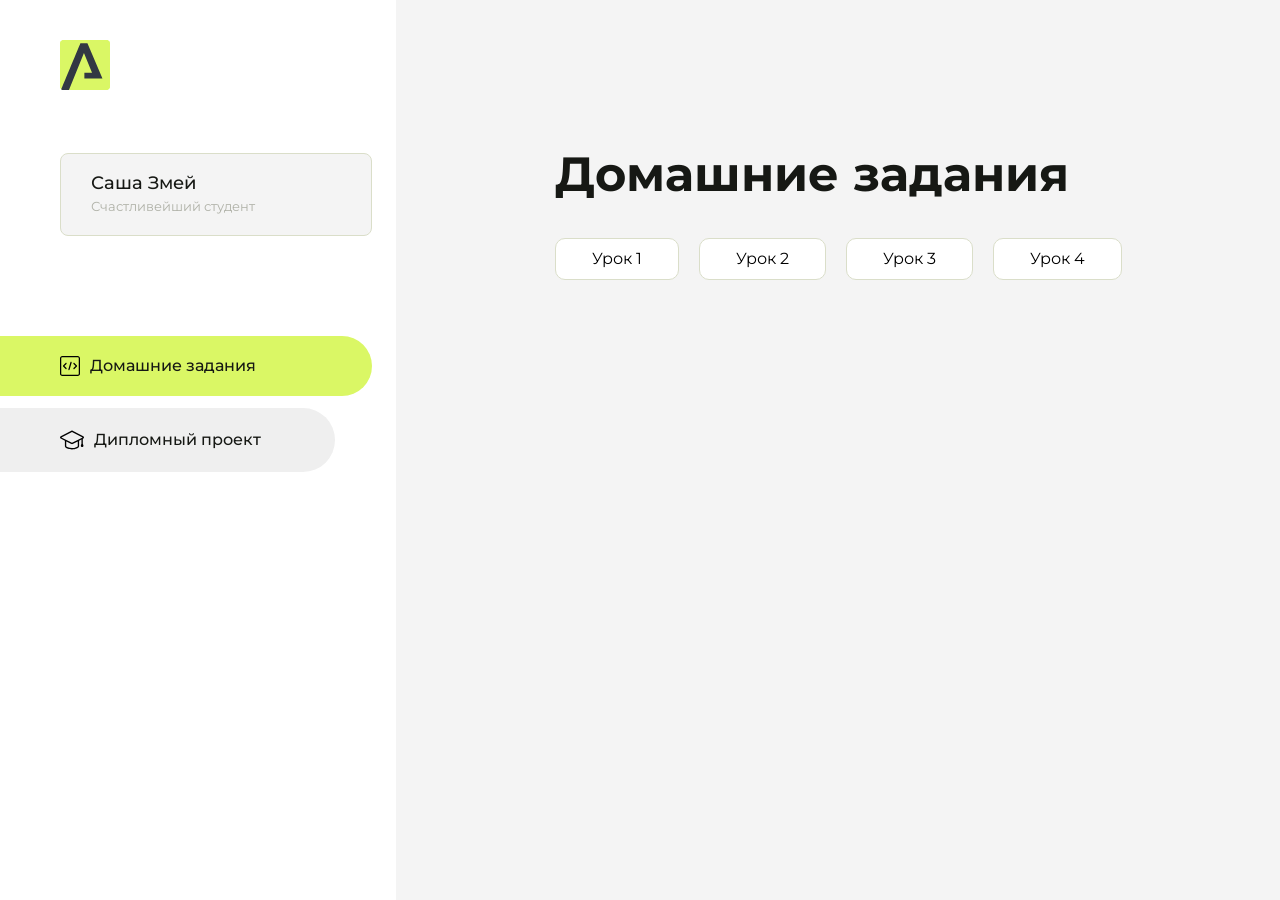
==== index.html @ 4e79129f "Update index.html" ====
<!DOCTYPE html>
<html lang="en">
<head>
    <meta charset="UTF-8">
    <meta name="viewport" content="width=device-width, initial-scale=1.0">
    <title>Домашняя работа</title>
    <link rel="shortcut icon" href="src/logo.ico" type="image/x-icon">
    <link rel="preconnect" href="https://fonts.googleapis.com">
    <link rel="preconnect" href="https://fonts.gstatic.com" crossorigin>
    <link href="https://fonts.googleapis.com/css2?family=Montserrat:wght@400;500;700&family=Rubik:wght@500&display=swap"
          rel="stylesheet">
    <link rel="stylesheet" href="src/style.css">
</head>
<body id="body">
<div class="overlay" id="overlay"></div>
<div class="layout">
    <div class="burger" id="burger">
        <svg viewBox="0 0 24 24" fill="none" xmlns="http://www.w3.org/2000/svg">
            <g id="SVGRepo_bgCarrier" stroke-width="0"></g>
            <g id="SVGRepo_tracerCarrier" stroke-linecap="round" stroke-linejoin="round"></g>
            <g id="SVGRepo_iconCarrier">
                <path d="M4 18L20 18" stroke="#DAF765" stroke-width="2" stroke-linecap="round"></path>
                <path d="M4 12L20 12" stroke="#DAF765" stroke-width="2" stroke-linecap="round"></path>
                <path d="M4 6L20 6" stroke="#DAF765" stroke-width="2" stroke-linecap="round"></path>
            </g>
        </svg>
    </div>
    <aside class="sidebar" id="sidebar">
        <div class="sidebar__inner">
            <div class="logo">
                <svg width="50" height="50" viewBox="0 0 50 50" fill="none" xmlns="http://www.w3.org/2000/svg">
                    <g clip-path="url(#clip0_513_74730)">
                        <path d="M46.17 -0.257004H3.83C1.57281 -0.257004 -0.257 1.57281 -0.257 3.83V46.17C-0.257 48.4272 1.57281 50.257 3.83 50.257H46.17C48.4272 50.257 50.257 48.4272 50.257 46.17V3.83C50.257 1.57281 48.4272 -0.257004 46.17 -0.257004Z"
                              fill="#DAF765"/>
                        <path d="M24.375 38.4H42.461L27.441 3.1585H20.4355C20.4355 3.1585 6.7895 35.881 1.1945 49.294C2.015 50.0275 3.0945 50.257 3.6945 50.257H8.8445L23.954 13.07L32.0465 32.8285H24.375V38.4Z"
                              fill="#323843"/>
                    </g>
                    <defs>
                        <clipPath id="clip0_513_74730">
                            <rect width="50" height="50" fill="white"/>
                        </clipPath>
                    </defs>
                </svg>
            </div>
            <div class="sidebar__user">
                <div class="sidebar__name">Саша Змей</div>
                <div class="sidebar__text">Счастливейший студент</div>
            </div>
            <div class="sidebar__tabs">
                <div class="sidebar__item">
                    <button class="sidebar__button active" id="tasks">
                        <svg xmlns="http://www.w3.org/2000/svg" width="20" height="20" viewBox="0 0 20 20" fill="none">
                            <g clip-path="url(#clip0_704_74543)">
                                <path d="M17.7083 20H2.29167C1.0275 20 0 18.9725 0 17.7083V2.29167C0 1.0275 1.0275 0 2.29167 0H17.7083C18.9725 0 20 1.0275 20 2.29167V17.7083C20 18.9725 18.9725 20 17.7083 20ZM2.29167 1.25C1.7175 1.25 1.25 1.7175 1.25 2.29167V17.7083C1.25 18.2825 1.7175 18.75 2.29167 18.75H17.7083C18.2825 18.75 18.75 18.2825 18.75 17.7083V2.29167C18.75 1.7175 18.2825 1.25 17.7083 1.25H2.29167Z"
                                      fill="black"/>
                                <path d="M6.04167 13.125C5.88167 13.125 5.72167 13.0642 5.6 12.9417L3.1 10.4417C2.85583 10.1975 2.85583 9.80167 3.1 9.5575L5.6 7.0575C5.84417 6.81333 6.24 6.81333 6.48417 7.0575C6.72833 7.30167 6.72833 7.6975 6.48417 7.94167L4.42583 10L6.48417 12.0583C6.72833 12.3025 6.72833 12.6983 6.48417 12.9425C6.36167 13.0642 6.20167 13.125 6.04167 13.125Z"
                                      fill="black"/>
                                <path d="M8.95833 14.1667C8.9 14.1667 8.84 14.1583 8.78167 14.1417C8.45083 14.0442 8.26083 13.6967 8.35833 13.3658L10.4417 6.28251C10.5392 5.95084 10.8892 5.76417 11.2175 5.85917C11.5483 5.95667 11.7383 6.30417 11.6408 6.63501L9.5575 13.7183C9.47833 13.9908 9.22833 14.1667 8.95833 14.1667Z"
                                      fill="black"/>
                                <path d="M13.9583 13.125C13.7983 13.125 13.6383 13.0642 13.5167 12.9417C13.2725 12.6975 13.2725 12.3017 13.5167 12.0575L15.575 9.99916L13.5167 7.94083C13.2725 7.69666 13.2725 7.30083 13.5167 7.05666C13.7608 6.81249 14.1567 6.81249 14.4008 7.05666L16.9008 9.55666C17.145 9.80083 17.145 10.1967 16.9008 10.4408L14.4008 12.9408C14.2783 13.0642 14.1183 13.125 13.9583 13.125Z"
                                      fill="black"/>
                            </g>
                            <defs>
                                <clipPath id="clip0_704_74543">
                                    <rect width="20" height="20" fill="white"/>
                                </clipPath>
                            </defs>
                        </svg>
                        <span>Домашние задания</span></button>
                </div>
                <div class="sidebar__item">
                    <button class="sidebar__button" id="diplom">
                        <svg xmlns="http://www.w3.org/2000/svg" width="24" height="24" viewBox="0 0 24 24" fill="none">
                            <g clip-path="url(#clip0_704_74553)">
                                <path d="M23.2628 10.5971C23.7176 10.365 24 9.90375 24 9.39337C24 8.883 23.7176 8.42175 23.2628 8.18962L12.6135 2.75362C12.2291 2.55824 11.7705 2.55787 11.3854 2.75399L0.736875 8.19C0.282375 8.42175 0 8.883 0 9.39337C0 9.90375 0.282375 10.365 0.736875 10.5971L4.89038 12.7177V18.2074C4.89038 19.8154 8.412 21.393 12 21.393C15.5884 21.393 19.1096 19.815 19.1096 18.2074V12.7174L21.4609 11.517V15.8017L20.901 17.2305C20.7409 17.6389 20.7934 18.0994 21.0405 18.4616C21.2876 18.8246 21.6979 19.041 22.1366 19.041C22.5754 19.041 22.9852 18.8246 23.2324 18.462C23.4795 18.099 23.532 17.6385 23.3719 17.2301L22.8124 15.8021V10.827L23.2628 10.5971ZM17.7623 18.1721C17.6198 18.6375 15.3491 20.0419 12 20.0419C8.65088 20.0419 6.38025 18.6375 6.2415 18.2074V12.3037L6.23887 12.3019C6.23812 12.057 6.1065 11.8207 5.87325 11.7019L1.3515 9.39337L12 3.95737L22.6489 9.39337L12 14.8294L5.87325 11.7019C5.54063 11.5331 4.6695 11.6674 4.5 12C4.33012 12.3322 4.55813 12.5479 4.89038 12.7177L11.3857 16.0331C11.5781 16.1314 11.7889 16.1805 12 16.1805C12.2107 16.1805 12.4222 16.1314 12.6146 16.0331L17.7593 13.407L17.7623 18.1721Z"
                                      fill="black"/>
                            </g>
                            <defs>
                                <clipPath id="clip0_704_74553">
                                    <rect width="24" height="24" fill="white"/>
                                </clipPath>
                            </defs>
                        </svg>
                        <span>Дипломный проект</span></button>
                </div>
            </div>
        </div>

    </aside>
    <div class="content">
        <div class="container">
            <div class="content__block" id="tasksBlock">
                <div class="content__title">Домашние задания</div>
                <ul class="content__list">
                    <li class="content__list-item">
                        <a href="hello aroken/index.html">Урок 1</a>
                    </li>
                    <li class="content__list-item">
                        <a href="Practice_1/index_practice_1.html">Урок 2</a>
                    </li>
                    <li class="content__list-item">
                        <a href="Practice_2_Tables/index34-35_Practice-2.html">Урок 3</a>
                    </li>
                    <li class="content__list-item">
                        <a href="./Practice_3_Forms/practice_3_forms.html">Урок 4</a>
                    </li>
                </ul>
            </div>
            <div class="content__block hidden" id="diplomBlock">
                <div class="content__title">Дипломный проект</div>
                <div class="content__list-diplom">
                    <a href="ПАПКА-С-НОМЕРОМ-УРОКА">Ссылка на ДЗ</a>
                </div>
                <div class="content__decor">
                    <div class="content__decor-text">Давай проверим, чему ты научился!</div>
                    <div class="content__decor-img">
                        <img src="src/decor.png" alt="decor">
                    </div>
                </div>
            </div>
        </div>
    </div>
</div>
<script src="src/index.js"></script>
</body>
</html>
---- src/style.css ----
*{padding: 0;margin: 0;border: 0;}
*,*:before,*:after{-webkit-box-sizing: border-box;box-sizing: border-box;}
:focus,:active{outline: none;}
a:focus,a:active{outline: none;}
nav,footer,header,aside{display: block;}
html,body{
    height:100%;width:100%;
    font-size:100%;line-height:1;-ms-text-size-adjust:100%;-moz-text-size-adjust:100%;-webkit-text-size-adjust:100%;}
input,button,textarea{font-family:inherit;}
input::-ms-clear{display: none;}
button{cursor: pointer;}
button::-moz-focus-inner{padding:0;border:0;}
a,a:visited{text-decoration: none;}
a:hover{text-decoration: none;}
ul li{list-style: none;}
img{vertical-align: top;}
h1,h2,h3,h4,h5,h6{font-size:inherit;font-weight: inherit;}
a{color:inherit;}



body {
    font-family: "Montserrat",SansSerif;
    color: black;
}

body.overflow {
    overflow: hidden;
}



.layout {
    display: -webkit-box;
    display: -ms-flexbox;
    display: flex;
    min-height: 100vh;
}

.sidebar {
    padding: 40px 24px 40px 0;
    -ms-flex-negative: 0;
    flex-shrink: 0;
    background-color: white;
}



.content {
    -webkit-box-flex: 1;
    -ms-flex-positive: 1;
    flex-grow: 1;
    background-color: #F4F4F4;
}

.container {
    display: -webkit-box;
    display: -ms-flexbox;
    display: flex;
    -webkit-box-orient: vertical;
    -webkit-box-direction: normal;
    -ms-flex-direction: column;
    flex-direction: column;
    -webkit-box-pack: center;
    -ms-flex-pack: center;
    justify-content: center;
    -webkit-box-align: center;
    -ms-flex-align: center;
    align-items: center;
    padding: 150px 60px 80px 60px;
}


.logo {
    margin-left: 60px;
    margin-bottom: 60px;
}

.sidebar__user {
    background-color: #F4F4F4;
    padding: 20px 30px;
    margin-left: 60px;
    margin-bottom: 100px;
    border-radius: 8px;
    border: 1px solid #DADEC9;
}

.sidebar__name {
    color:#161814;
    font-size: 18px;
    font-weight: 500;
    margin-bottom: 6px;
}

.sidebar__text {
    color: #AFB1A7;
    font-size: 13px;
    font-weight: 400;
    line-height: 130%; /* 16.9px */
}

.sidebar__item {
    width: 372px;
}

.sidebar__button {
    display: -webkit-box;
    display: -ms-flexbox;
    display: flex;
    -webkit-box-align: center;
    -ms-flex-align: center;
    align-items: center;
    gap: 10px;
    padding: 20px 60px;
    margin-bottom: 12px;
    border-radius: 0px 100px 100px 0px;
    -webkit-transition: all .5s;
    -o-transition: all .5s;
    transition: all .5s;
    cursor: pointer;
    width: 90%;
    color:#161814;
    font-size: 16px;
    font-weight: 500;
}

.sidebar__button.active , .sidebar__button:hover {
    width: 100%;
    background-color: #DAF765;
}


.content__title {
    color: #161814;
    font-size: 48px;
    font-weight: 700;
    margin-bottom: 40px;
}

.content__list {
    display: -webkit-box;
    display: -ms-flexbox;
    display: flex;
    -webkit-box-align: center;
    -ms-flex-align: center;
    align-items: center;
    -ms-flex-wrap: wrap;
    flex-wrap: wrap;
    gap: 20px;
}



.content__list-item  {
    cursor: pointer;
    padding: 12px 18px;
    background-color: #fff;
    border-radius: 10px;
    border: 1px solid #DADEC9;
    -webkit-transition: all .3s;
    -o-transition: all .3s;
    transition: all .3s;
}

.content__list-item:hover,.content__list-diplom:hover {
    background-color: #AFB1A7;
}

li a {
    padding: 12px 18px;

}


.content__list-diplom {
    -webkit-transition: all .3s;
    -o-transition: all .3s;
    transition: all .3s;
    display: inline-block;
    padding: 12px 18px;
    background-color: #fff;
    border-radius: 10px;
    border: 1px solid #DADEC9;
}

.content__decor {
    display: -webkit-box;
    display: -ms-flexbox;
    display: flex;
    -webkit-box-align: center;
    -ms-flex-align: center;
    align-items: center;
}

.content__decor-text {
    color:#BEDD44;
    font-size: 36px;
    font-weight: 700;
    line-height: 110%; /* 39.6px */
}

.content__block {
    max-width: 1200px;
}

.content__block.hidden {
    display: none;
}

.content__decor-img img{
    width: 100%;
}

.burger {
    display: none;
    padding: 5px;
    position: fixed;
    top: 3%;
    right: 7%;
    width: 40px;
    height: 40px;
    background-color: #161814;
    border-radius: 50%;
    z-index: 10;
    border: 1px solid #DAF765;
}

@media (max-width: 768px) {
    .burger {
        display: block;
    }

    .sidebar {
        -webkit-transition: all .3s;
        -o-transition: all .3s;
        transition: all .3s;
        -webkit-transform: translateX(-100%);
        -ms-transform: translateX(-100%);
        transform: translateX(-100%);
        position: fixed;
        top: 0;
        left: 0;
        bottom: 0;
        z-index: 5;
    }

    .sidebar.show {
        -webkit-transform: translateX(0%);
        -ms-transform: translateX(0%);
        transform: translateX(0%);
    }

    .overlay {
        opacity: 0;
        pointer-events: none;
        -webkit-transition: all .3s;
        -o-transition: all .3s;
        transition: all .3s;
        position: absolute;
        top: 0;
        right: 0;
        left: 0;
        bottom: 0;
        z-index: 3;
        background-color: #000000e0;
    }

    .overlay.show {
        opacity: 1;
        pointer-events: all;
    }

    .container {
        padding: 40px 20px;
        min-height: 100%;
    }

    .content__decor {
        margin-top: 20px;
        -webkit-box-orient: vertical;
        -webkit-box-direction: normal;
        -ms-flex-direction: column;
        flex-direction: column;
    }
}

@media (max-width: 400px) {
    .sidebar__user {
        margin-left: 0;
    }
}
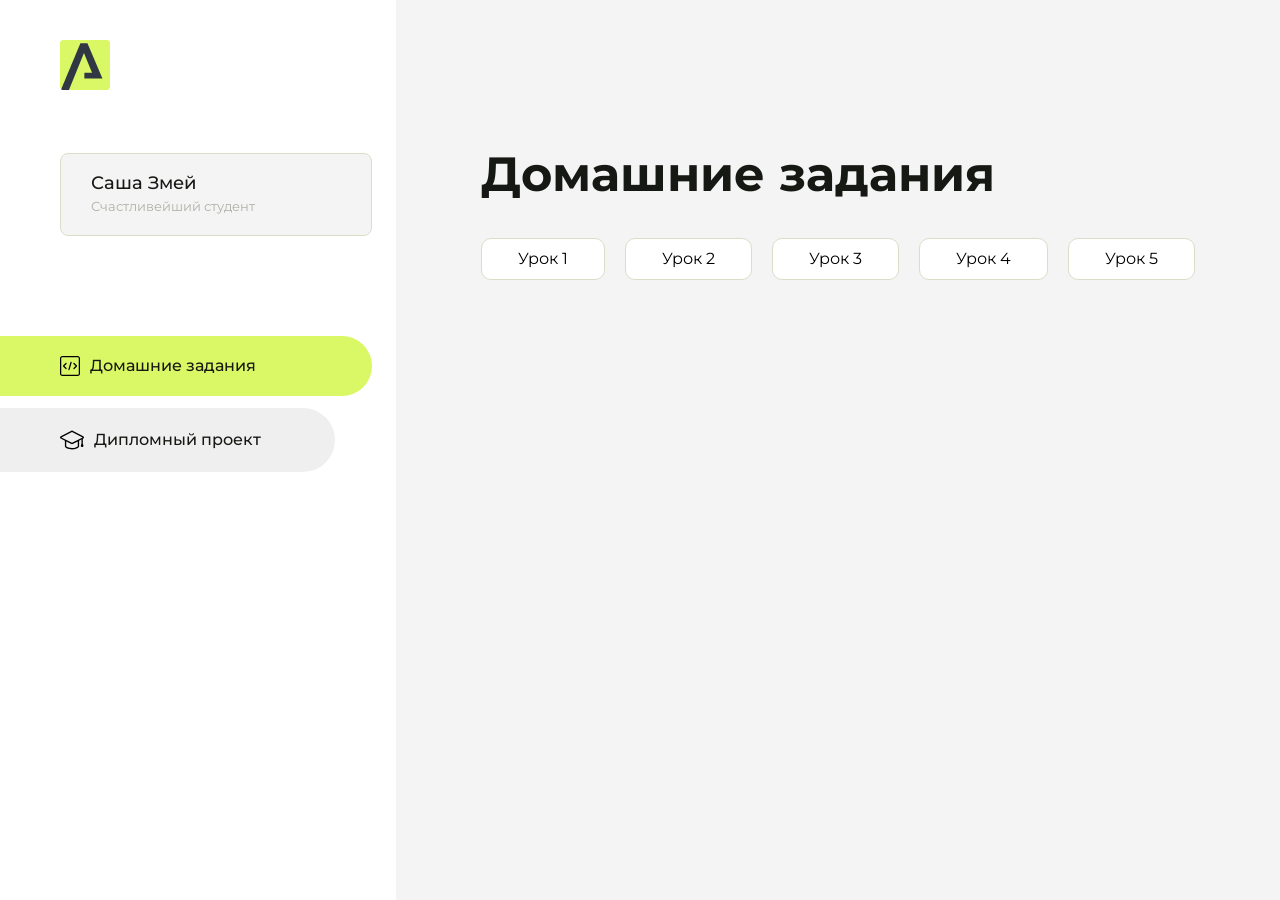
==== commit cade0b9b: "Update index.html" ====
--- a/index.html
+++ b/index.html
@@ -104,6 +104,9 @@
                     <li class="content__list-item">
                         <a href="./Practice_3_Forms/practice_3_forms.html">Урок 4</a>
                     </li>
+                    <li class="content__list-item">
+                        <a href="./Practice_4_fit-studio_my/article.html">Урок 5</a>
+                    </li>
                 </ul>
             </div>
             <div class="content__block hidden" id="diplomBlock">
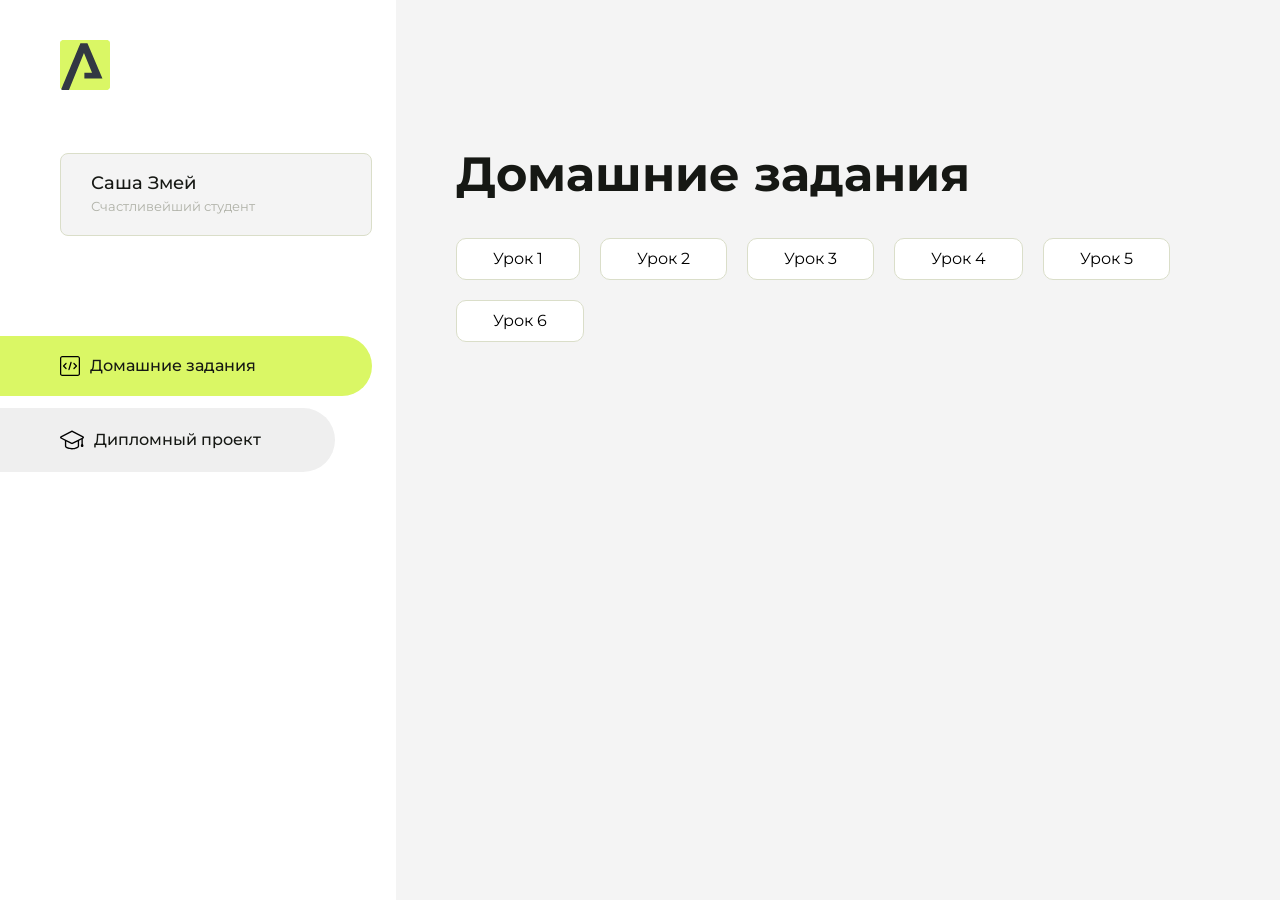
==== commit 1e30876b: "Update index.html" ====
--- a/index.html
+++ b/index.html
@@ -107,6 +107,9 @@
                     <li class="content__list-item">
                         <a href="./Practice_4_fit-studio_my/article.html">Урок 5</a>
                     </li>
+                    <li class="content__list-item">
+                        <a href="./Practice_5_-_ Flexbox/index-practice_5_-_flexbox.html">Урок 6</a>
+                    </li>
                 </ul>
             </div>
             <div class="content__block hidden" id="diplomBlock">
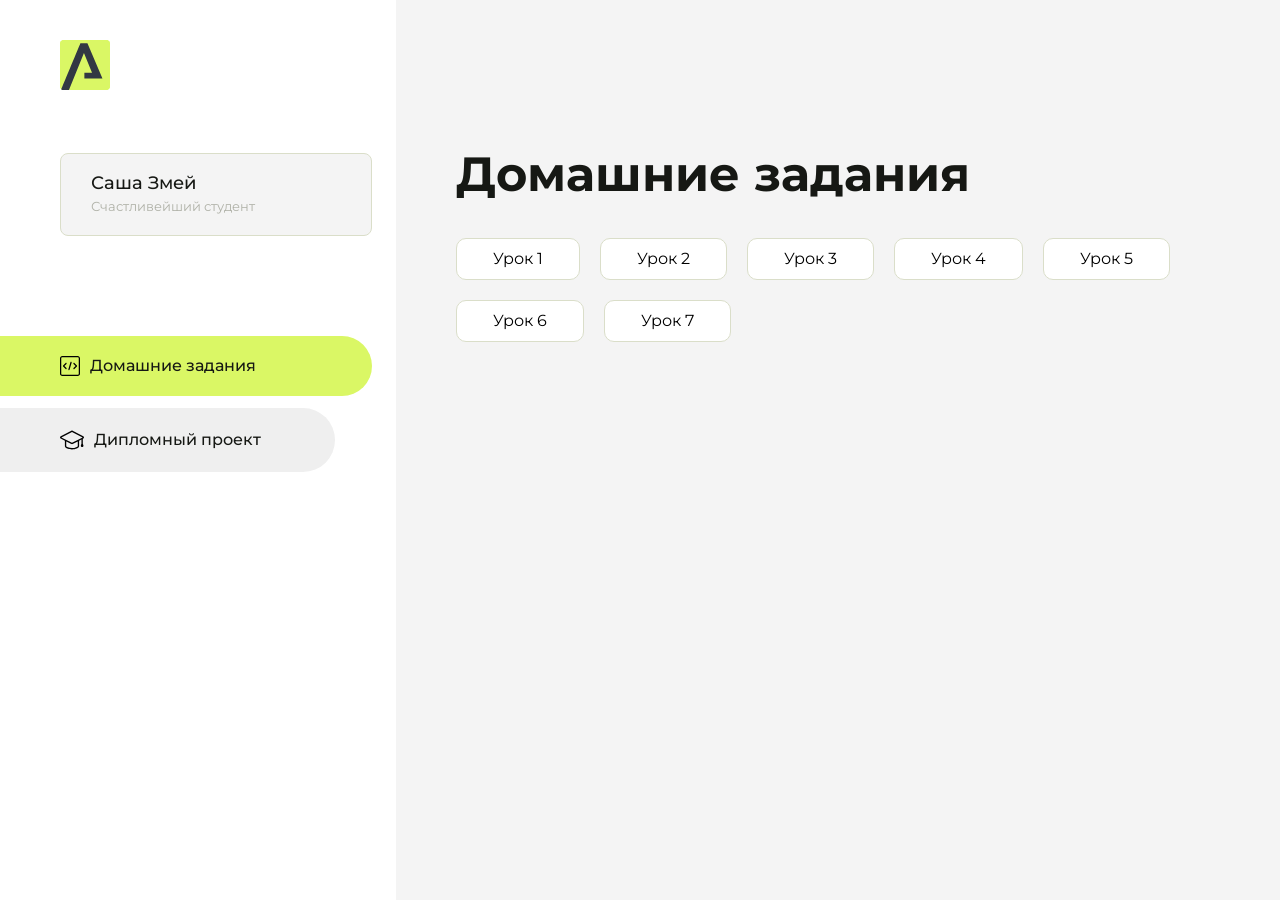
==== commit 19e0a5d5: "Update index.html" ====
--- a/index.html
+++ b/index.html
@@ -110,6 +110,9 @@
                     <li class="content__list-item">
                         <a href="./Practice_5_-_ Flexbox/index-practice_5_-_flexbox.html">Урок 6</a>
                     </li>
+                    <li class="content__list-item">
+                        <a href="./Practice_6_-_Pseudo/article.html">Урок 7</a>
+                    </li>
                 </ul>
             </div>
             <div class="content__block hidden" id="diplomBlock">
@@ -130,3 +133,4 @@
 <script src="src/index.js"></script>
 </body>
 </html>
+
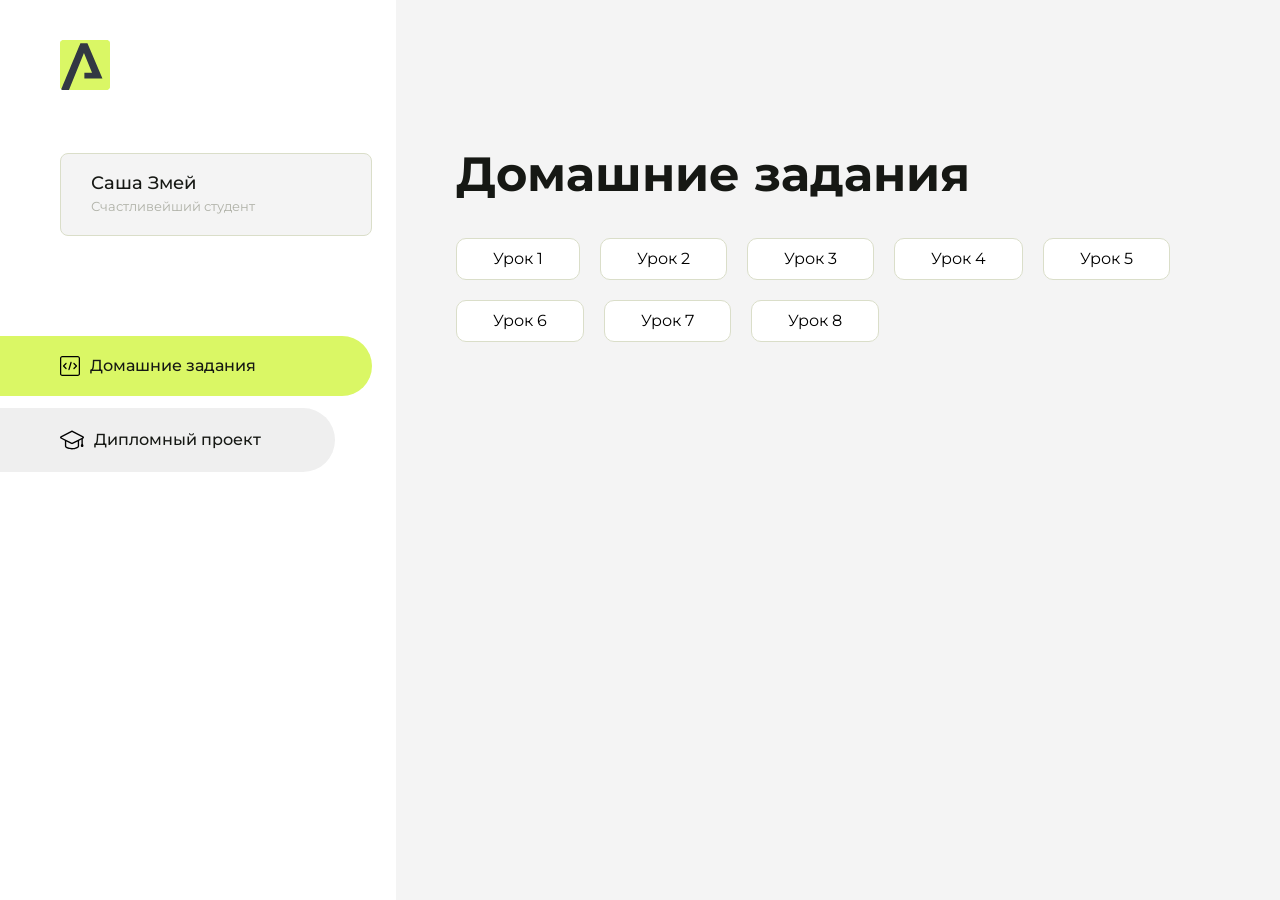
==== commit 16310b4c: "Update index.html" ====
--- a/index.html
+++ b/index.html
@@ -113,6 +113,9 @@
                     <li class="content__list-item">
                         <a href="./Practice_6_-_Pseudo/article.html">Урок 7</a>
                     </li>
+                    <li class="content__list-item">
+                        <a href="./Practice_7_-_Form-styling/index72-praktika_checkbox.html">Урок 8</a>
+                    </li>
                 </ul>
             </div>
             <div class="content__block hidden" id="diplomBlock">
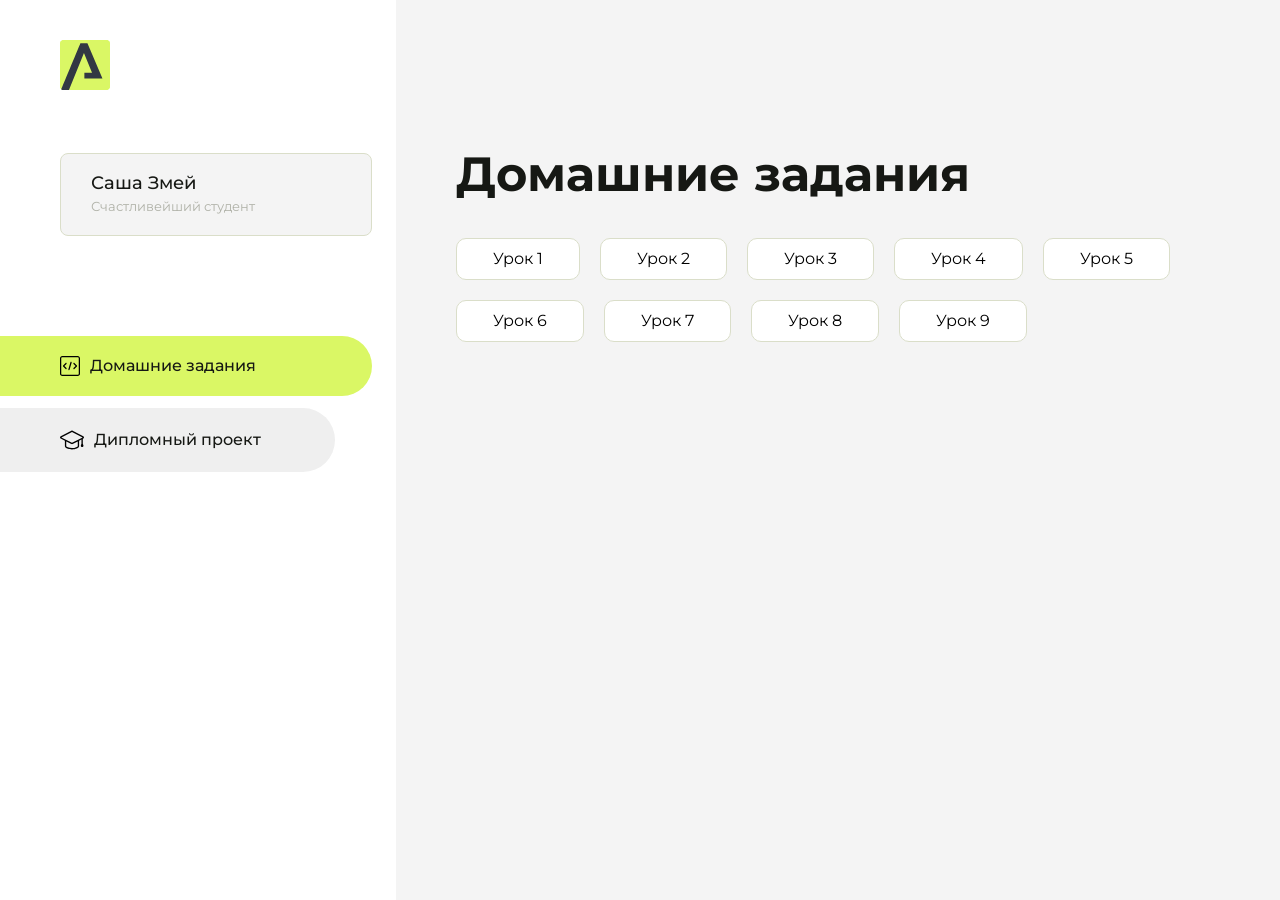
==== commit ae19d447: "Update index.html" ====
--- a/index.html
+++ b/index.html
@@ -116,6 +116,9 @@
                     <li class="content__list-item">
                         <a href="./Practice_7_-_Form-styling/index72-praktika_checkbox.html">Урок 8</a>
                     </li>
+                    <li class="content__list-item">
+                        <a href="./Practice_8_ Fit-Studio_Header&Footer/index.html">Урок 9</a>
+                    </li>
                 </ul>
             </div>
             <div class="content__block hidden" id="diplomBlock">
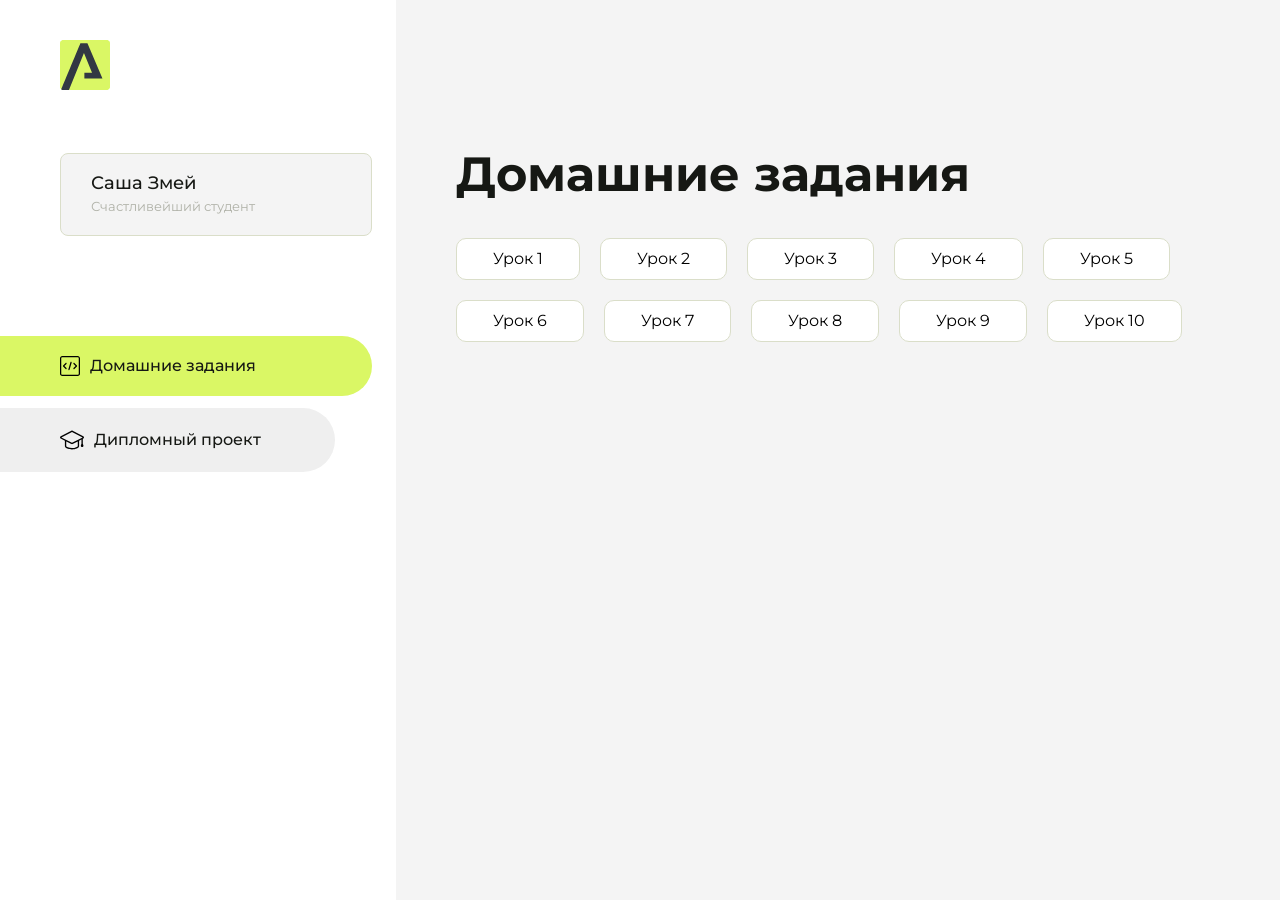
==== commit 0574c89b: "Update index.html" ====
--- a/index.html
+++ b/index.html
@@ -119,6 +119,9 @@
                     <li class="content__list-item">
                         <a href="./Practice_8_ Fit-Studio_Header&Footer/index.html">Урок 9</a>
                     </li>
+                    <li class="content__list-item">
+                        <a href="./Practice_9_ Fit-Studio_Hero&News/index.html">Урок 10</a>
+                    </li>
                 </ul>
             </div>
             <div class="content__block hidden" id="diplomBlock">
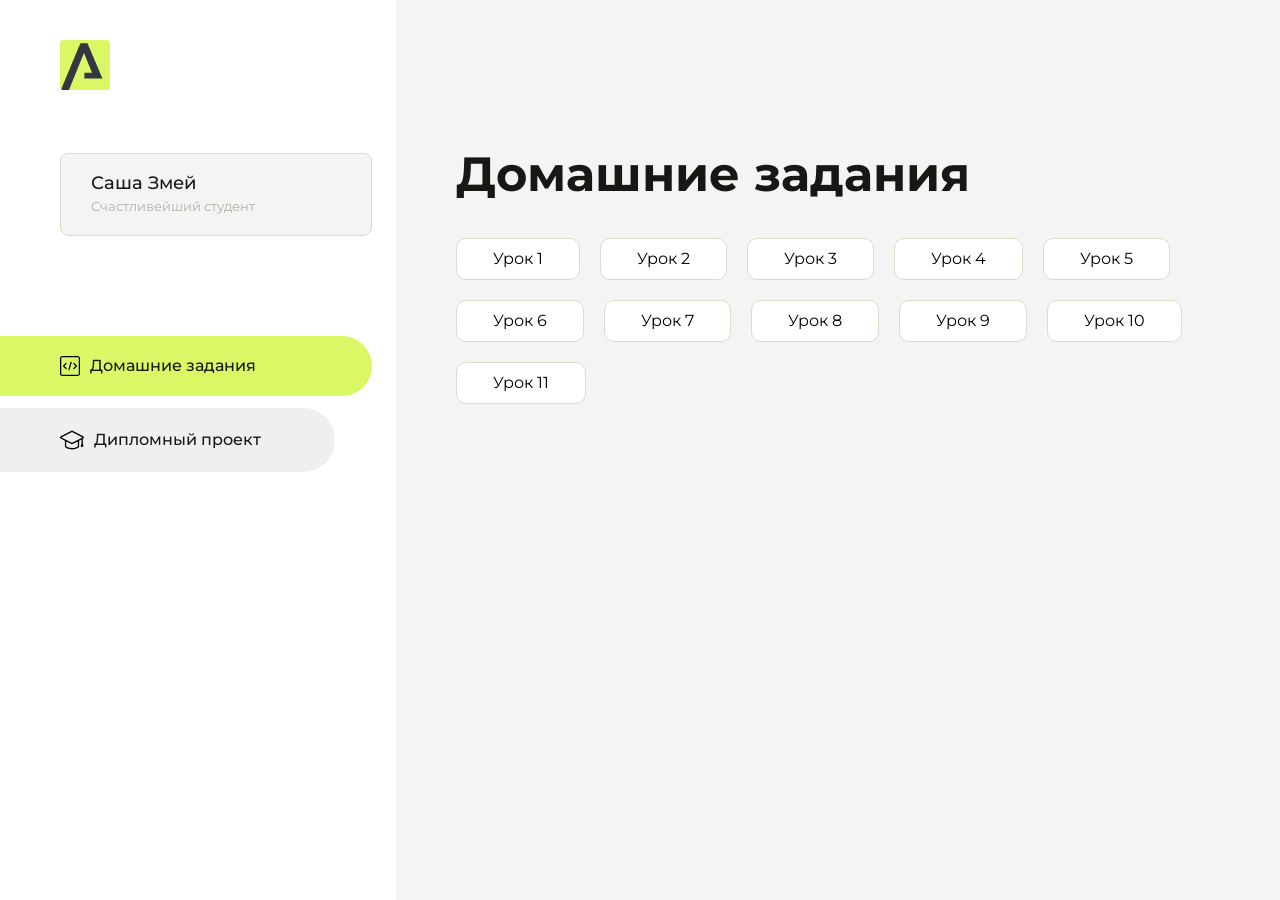
==== commit 3ecf52c5: "Update index.html" ====
--- a/index.html
+++ b/index.html
@@ -122,6 +122,9 @@
                     <li class="content__list-item">
                         <a href="./Practice_9_ Fit-Studio_Hero&News/index.html">Урок 10</a>
                     </li>
+                    <li class="content__list-item">
+                        <a href="./Practice_10_ Fit-Studio_FAQ/index.html">Урок 11</a>
+                    </li>
                 </ul>
             </div>
             <div class="content__block hidden" id="diplomBlock">
